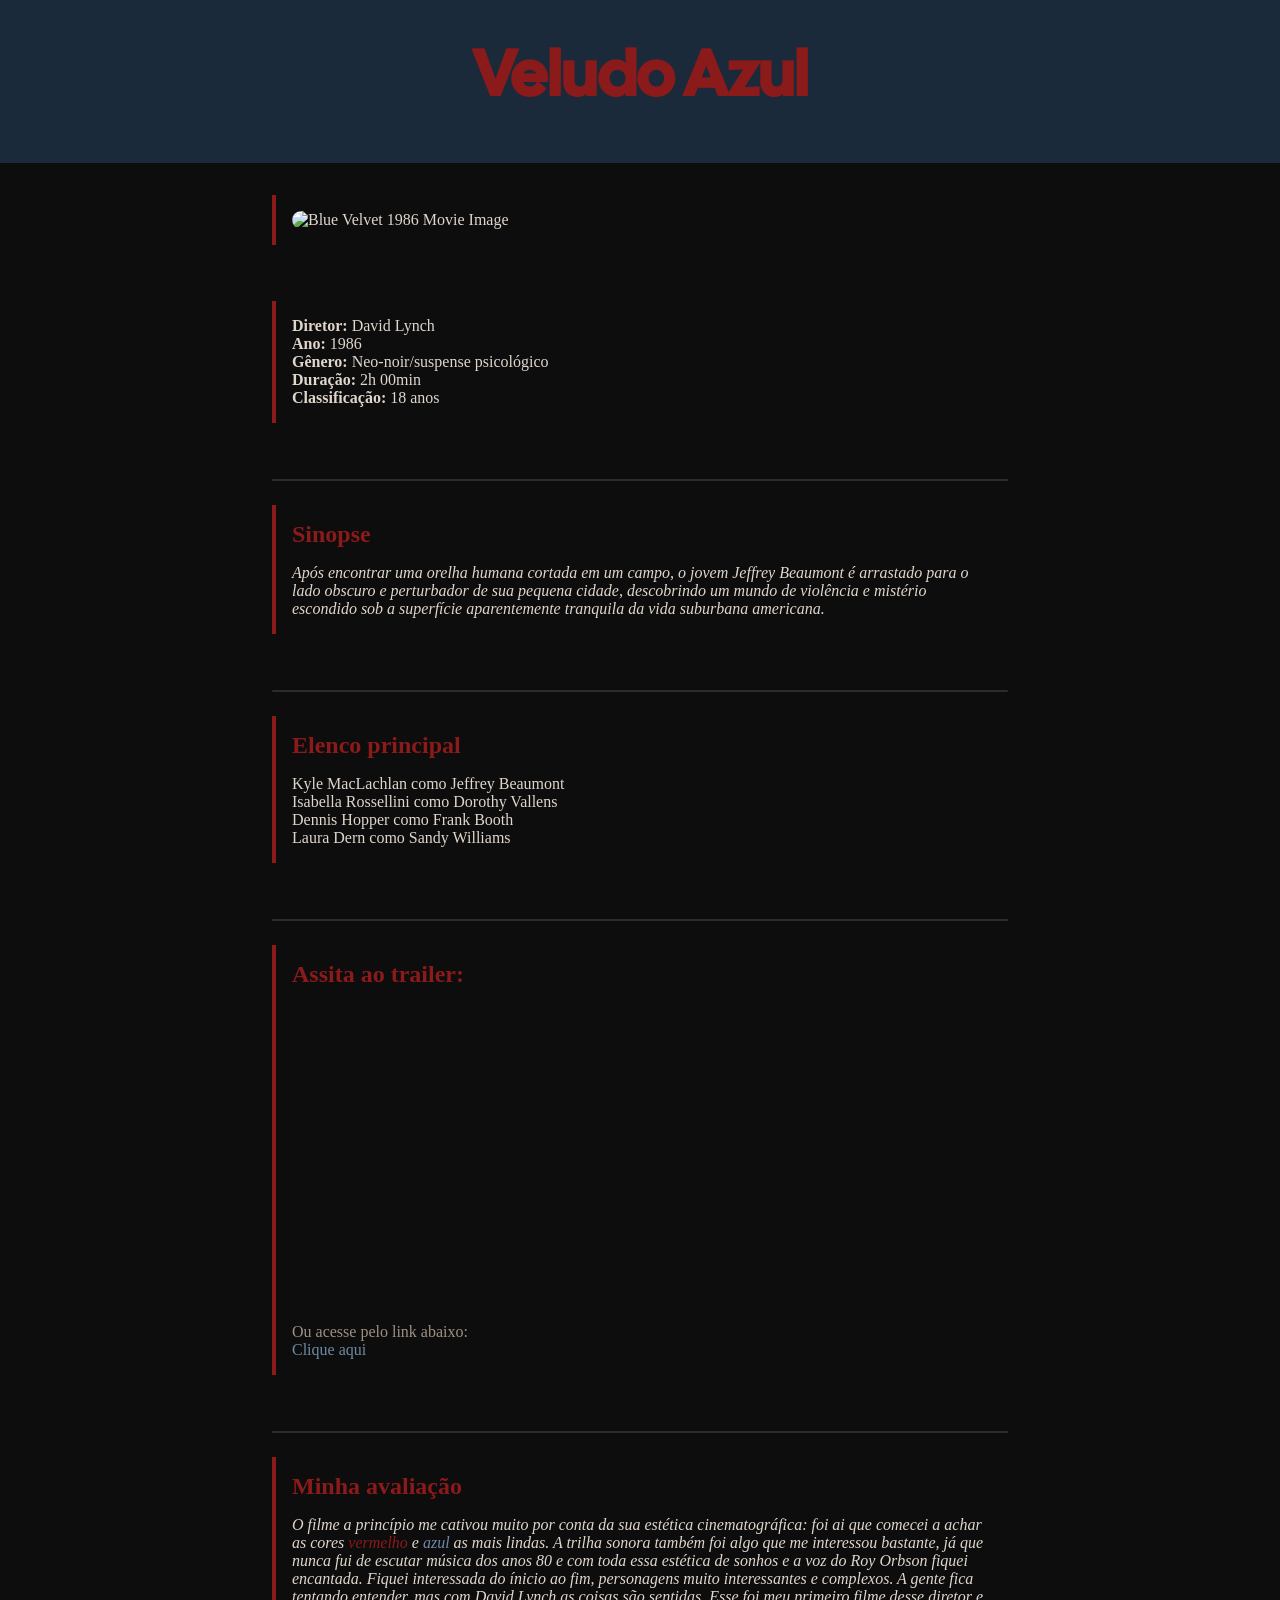
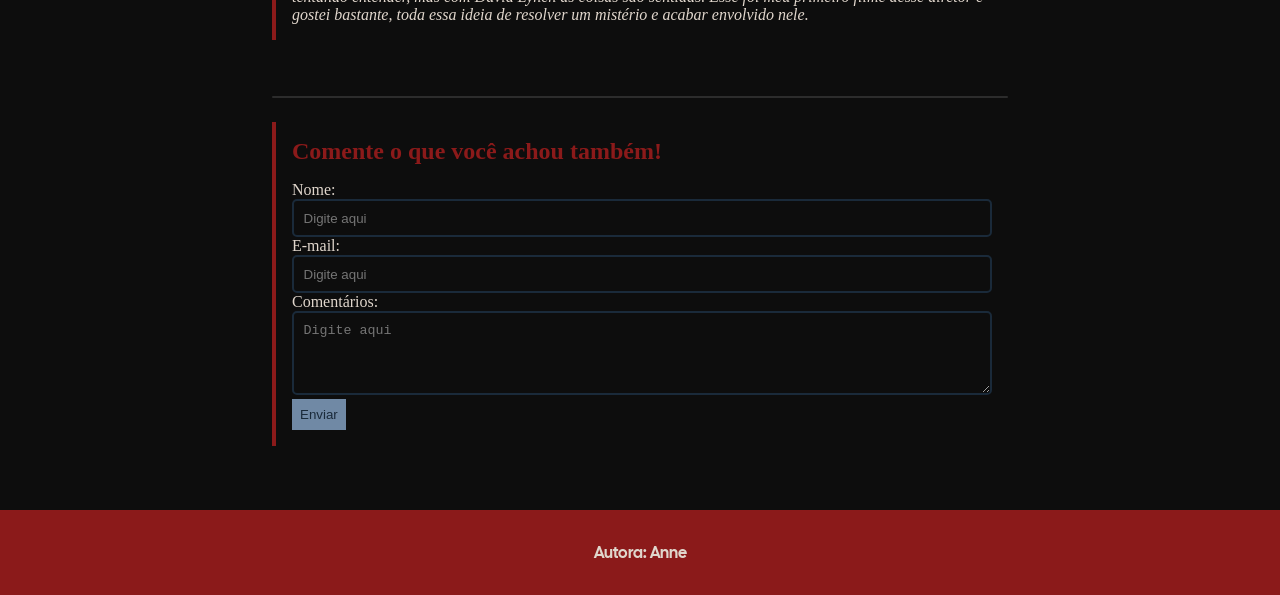
==== index.html @ a768993e "Add files via upload" ====
<!DOCTYPE html>
<html lang="pt-br">
<head>
    <meta charset="UTF-8">
    <meta name="viewport" content="width=device-width, initial-scale=1.0">
    <title>Veludo Azul</title>
    <meta name="description" content="Uma página sobre o filme Veludo Azul de David Lynch.">
    <link rel="stylesheet" href="style.css"> 
</head>
<body>
    <header>
        <h1>Veludo Azul</h1>
    </header>
    <main>
        <!--Imagem-->
        <section>
            <figure>
                <img src="https://tse1.mm.bing.net/th/id/OIP.GeprYn_0EHjmMUWSSvIJygHaEz?rs=1&pid=ImgDetMain&o=7&rm=3" alt="Blue Velvet 1986 Movie Image">
            </figure>
        </section>
        <!--Informações Rápidas-->
        <section>
            <p><strong>Diretor:</strong> David Lynch</p>
            <p><strong>Ano:</strong> 1986</p>
            <p><strong>Gênero:</strong> Neo-noir/suspense psicológico</p>
            <p><strong>Duração:</strong> 2h 00min</p>
            <p><strong>Classificação:</strong> 18 anos</p>
        </section><hr>
        <!--Sinopse-->
        <section>
            <h2>Sinopse</h2>
            <p><em>Após encontrar uma orelha humana cortada em um campo, o jovem Jeffrey Beaumont é arrastado para o lado obscuro e perturbador de sua pequena cidade, descobrindo um mundo de violência e mistério escondido sob a superfície aparentemente tranquila da vida suburbana americana.</em></p>
        </section><hr>
        <!--Elenco Principal-->
        <section>
            <h2>Elenco principal</h2>
            <p>Kyle MacLachlan como Jeffrey Beaumont</p>
            <p>Isabella Rossellini como Dorothy Vallens</p>
            <p>Dennis Hopper como Frank Booth</p>
            <p>Laura Dern como Sandy Williams</p>
        </section><hr>
        <!--Trailer-->
        <section>
            <h2>Assita ao trailer:</h2>
            <iframe src="https://www.youtube.com/embed/rAA6imfqMYQ" width="560" height="315"></iframe>
            <p class="a">Ou acesse pelo link abaixo:</p>
            <p><a href="https://www.youtube.com/watch?v=rAA6imfqMYQ" target="_blank">Clique aqui</a></p>
        </section><hr>
        <!--Avaliação Pessoal-->
        <section>
            <h2>Minha avaliação</h2>
            <p><em>O filme a princípio me cativou muito por conta da sua estética cinematográfica: foi ai que comecei a achar as cores <span class="vermelho">vermelho</span> e <span class="azul">azul</span> as mais lindas. A trilha sonora também foi algo que me interessou bastante, já que nunca fui de escutar música dos anos 80 e com toda essa estética de sonhos e a voz do Roy Orbson fiquei encantada. Fiquei interessada do ínicio ao fim, personagens muito interessantes e complexos. A gente fica tentando entender, mas com David Lynch as coisas são sentidas. Esse foi meu primeiro filme desse diretor e gostei bastante, toda essa ideia de resolver um mistério e acabar envolvido nele.</em></p>
        </section><hr>
        <!--Comentários-->
        <section class="comments">
            <h2>Comente o que você achou também!</h2>
            <form>
                <fieldset >
                    <label for="nome">Nome:</label>
                    <input type="text" name="name" id="name" placeholder="Digite aqui"><br>
                    <label for="email">E-mail:</label>
                    <input type="text" name="email" id="email" placeholder="Digite aqui"><br>
                    <label for="comentarios">Comentários:</label><br>
                    <textarea name="comentarios" id="comentarios" rows="4" cols="50" placeholder="Digite aqui"></textarea><br>
                    <button onclick="alert('Comentário enviado')">Enviar</button>
                </fieldset>
            </form>
        </section>
    </main>
    <footer>
        <p>Autora: Anne</p>
    </footer>
</body>
</html>
---- style.css ----
@import url('https://fonts.googleapis.com/css2?family=Cal+Sans&family=Imperial+Script&family=Josefin+Sans:ital,wght@0,100..700;1,100..700&family=Luxurious+Script&family=Yeseva+One&display=swap');
*{
    margin: 0;
    padding: 0;
    box-sizing: border-box;
}

main{
    padding: 2rem;
    display: flex;
    flex-direction: column;
    gap: 1.5rem;
    max-width: 800px;
    margin: 0 auto;
}

h1{
    padding-bottom: 1rem;
}

body{
    background-color: #0d0d0d; 
    margin: 0 auto;
    font-family: Georgia, 'Times New Roman', Times, serif;
    color: #e0d6cc;

}

header{
    text-align: center;
    font-family: "Cal Sans", sans-serif;
    font-weight: 400;
    font-style: normal;
    color: #8b1a1a;
    /* letter-spacing: 2px; */
    padding: 2rem;
    font-size: 2rem;
    background-color: #1a2a3a;
    
}

img{
    width: 100%;
    display: block;
    border: none;
    border-radius: 10px;
}

section{
    padding: 1rem;
    border-left: 4px solid #8b1a1a;
    margin-bottom: 2rem;
}

h2{
    color: #8b1a1a;
    padding-bottom: 1rem;
}

iframe{
    border: none;
}

a{
    color: #7089a5;
    text-decoration: none;
}

a:hover{
    color: #8b1a1a;
}

fieldset{
    border: none;
}

input[type="text"]{
    color: #e0d6cc;
    border: 2px solid #1a2a3a;
    width: 100%;
    padding: 0.6rem;
    border-radius: 5px;
    outline: none;
    background-color: #0d0d0d;
}

hr{
    border: none;
    border-top: 2px solid #2c2c2c;
    border-radius: 5px;

}

textarea{
    width: 100%;
    padding: 0.6rem;
    border-radius: 5px;
    outline: none;
    border: 2px solid #1a2a3a;
    background-color: #0d0d0d;
    color: #e0d6cc;
}

button{
    padding: 0.5rem;
    background-color: #7089a5;
    color: #1a2a3a;
    border: none;
    cursor: pointer;
}
button:hover{
    color: #0d0d0d;
    background-color: #8b1a1a;
}

.a{
    color: #a09080;
}

footer{
    background-color: #8b1a1a;
    color: #e0d6cc;
    padding: 2rem;
    text-align: center;
    font-family: "Cal Sans", sans-serif;;
}

.vermelho {
    color: #8b1a1a;
}

.azul{
    color: #7089a5;
}
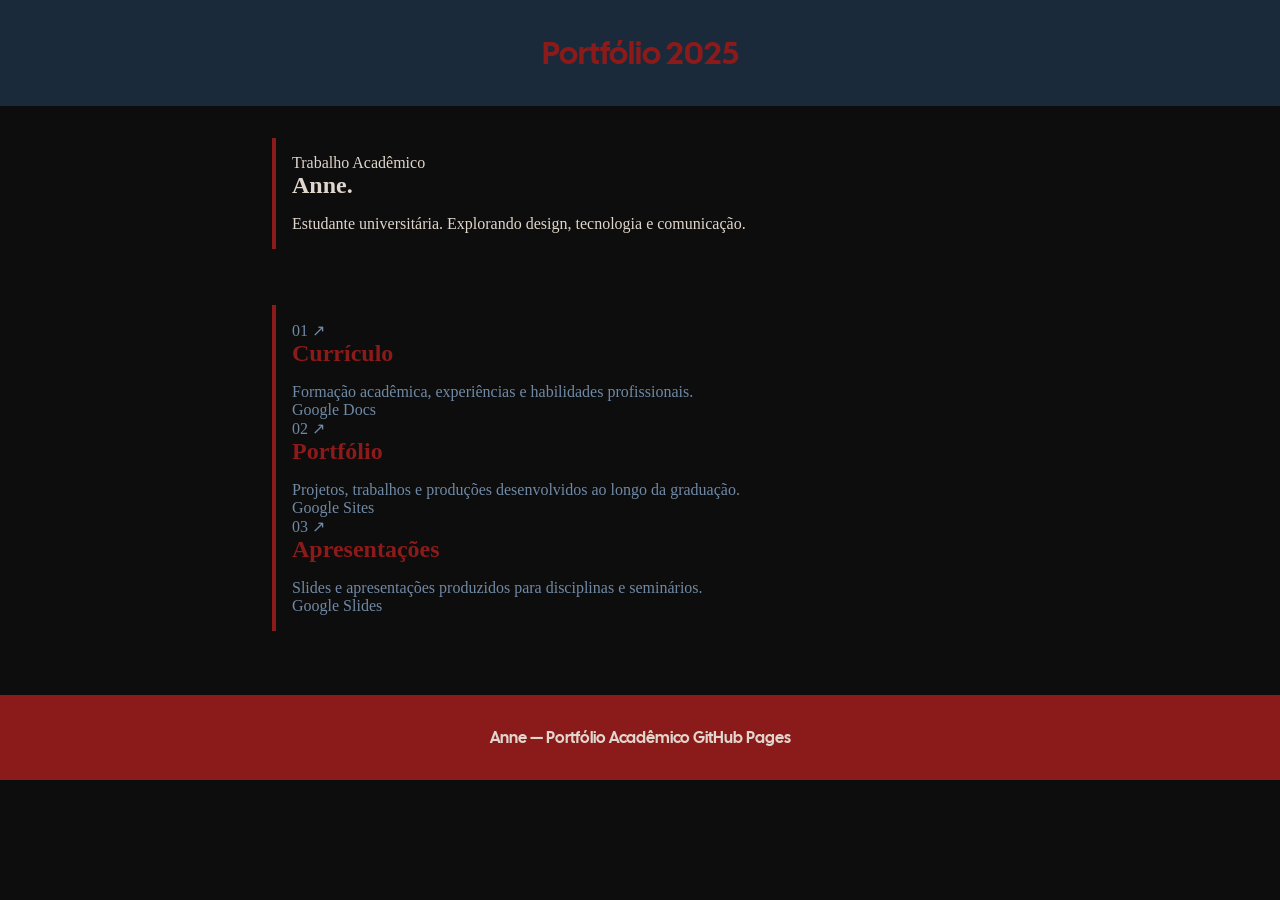
==== commit 4f2ccd85: "Add files via upload" ====
--- a/index.html
+++ b/index.html
@@ -1,74 +1,86 @@
-<!DOCTYPE html>
-<html lang="pt-br">
-<head>
-    <meta charset="UTF-8">
-    <meta name="viewport" content="width=device-width, initial-scale=1.0">
-    <title>Veludo Azul</title>
-    <meta name="description" content="Uma página sobre o filme Veludo Azul de David Lynch.">
-    <link rel="stylesheet" href="style.css"> 
-</head>
-<body>
-    <header>
-        <h1>Veludo Azul</h1>
-    </header>
-    <main>
-        <!--Imagem-->
-        <section>
-            <figure>
-                <img src="https://tse1.mm.bing.net/th/id/OIP.GeprYn_0EHjmMUWSSvIJygHaEz?rs=1&pid=ImgDetMain&o=7&rm=3" alt="Blue Velvet 1986 Movie Image">
-            </figure>
-        </section>
-        <!--Informações Rápidas-->
-        <section>
-            <p><strong>Diretor:</strong> David Lynch</p>
-            <p><strong>Ano:</strong> 1986</p>
-            <p><strong>Gênero:</strong> Neo-noir/suspense psicológico</p>
-            <p><strong>Duração:</strong> 2h 00min</p>
-            <p><strong>Classificação:</strong> 18 anos</p>
-        </section><hr>
-        <!--Sinopse-->
-        <section>
-            <h2>Sinopse</h2>
-            <p><em>Após encontrar uma orelha humana cortada em um campo, o jovem Jeffrey Beaumont é arrastado para o lado obscuro e perturbador de sua pequena cidade, descobrindo um mundo de violência e mistério escondido sob a superfície aparentemente tranquila da vida suburbana americana.</em></p>
-        </section><hr>
-        <!--Elenco Principal-->
-        <section>
-            <h2>Elenco principal</h2>
-            <p>Kyle MacLachlan como Jeffrey Beaumont</p>
-            <p>Isabella Rossellini como Dorothy Vallens</p>
-            <p>Dennis Hopper como Frank Booth</p>
-            <p>Laura Dern como Sandy Williams</p>
-        </section><hr>
-        <!--Trailer-->
-        <section>
-            <h2>Assita ao trailer:</h2>
-            <iframe src="https://www.youtube.com/embed/rAA6imfqMYQ" width="560" height="315"></iframe>
-            <p class="a">Ou acesse pelo link abaixo:</p>
-            <p><a href="https://www.youtube.com/watch?v=rAA6imfqMYQ" target="_blank">Clique aqui</a></p>
-        </section><hr>
-        <!--Avaliação Pessoal-->
-        <section>
-            <h2>Minha avaliação</h2>
-            <p><em>O filme a princípio me cativou muito por conta da sua estética cinematográfica: foi ai que comecei a achar as cores <span class="vermelho">vermelho</span> e <span class="azul">azul</span> as mais lindas. A trilha sonora também foi algo que me interessou bastante, já que nunca fui de escutar música dos anos 80 e com toda essa estética de sonhos e a voz do Roy Orbson fiquei encantada. Fiquei interessada do ínicio ao fim, personagens muito interessantes e complexos. A gente fica tentando entender, mas com David Lynch as coisas são sentidas. Esse foi meu primeiro filme desse diretor e gostei bastante, toda essa ideia de resolver um mistério e acabar envolvido nele.</em></p>
-        </section><hr>
-        <!--Comentários-->
-        <section class="comments">
-            <h2>Comente o que você achou também!</h2>
-            <form>
-                <fieldset >
-                    <label for="nome">Nome:</label>
-                    <input type="text" name="name" id="name" placeholder="Digite aqui"><br>
-                    <label for="email">E-mail:</label>
-                    <input type="text" name="email" id="email" placeholder="Digite aqui"><br>
-                    <label for="comentarios">Comentários:</label><br>
-                    <textarea name="comentarios" id="comentarios" rows="4" cols="50" placeholder="Digite aqui"></textarea><br>
-                    <button onclick="alert('Comentário enviado')">Enviar</button>
-                </fieldset>
-            </form>
-        </section>
-    </main>
-    <footer>
-        <p>Autora: Anne</p>
-    </footer>
-</body>
-</html>+<!DOCTYPE html>
+<html lang="pt-BR">
+<head>
+  <meta charset="UTF-8" />
+  <meta name="viewport" content="width=device-width, initial-scale=1.0" />
+  <title>Anne — Portfólio Acadêmico</title>
+  <link rel="stylesheet" href="style.css" />
+  <link rel="preconnect" href="https://fonts.googleapis.com" />
+  <link rel="preconnect" href="https://fonts.gstatic.com" crossorigin />
+  <link href="https://fonts.googleapis.com/css2?family=DM+Serif+Display:ital@0;1&family=DM+Sans:wght@300;400;500&display=swap" rel="stylesheet" />
+</head>
+<body>
+
+  <div class="noise"></div>
+
+  <header>
+    <div class="header-line"></div>
+    <nav>
+      <span class="nav-label">Portfólio</span>
+      <span class="nav-year">2025</span>
+    </nav>
+  </header>
+
+  <main>
+    <section class="hero">
+      <p class="hero-sub">Trabalho Acadêmico</p>
+      <h1 class="hero-title">Anne<span class="italic">.</span></h1>
+      <p class="hero-desc">
+        Estudante universitária. Explorando design, tecnologia e comunicação.
+      </p>
+    </section>
+
+    <section class="cards">
+
+      <a href="https://docs.google.com/document/d/1nOIeYgte0h-Hmwpap7UnE7oEMToq505pOp7LRnJYfj4/edit?usp=sharing"
+         target="_blank" rel="noopener" class="card" data-index="01">
+        <div class="card-top">
+          <span class="card-number">01</span>
+          <span class="card-arrow">↗</span>
+        </div>
+        <div class="card-body">
+          <h2>Currículo</h2>
+          <p>Formação acadêmica, experiências e habilidades profissionais.</p>
+        </div>
+        <div class="card-tag">Google Docs</div>
+      </a>
+
+      <a href="https://sites.google.com/view/portifliodeanne/in%C3%ADcio"
+         target="_blank" rel="noopener" class="card card--accent" data-index="02">
+        <div class="card-top">
+          <span class="card-number">02</span>
+          <span class="card-arrow">↗</span>
+        </div>
+        <div class="card-body">
+          <h2>Portfólio</h2>
+          <p>Projetos, trabalhos e produções desenvolvidos ao longo da graduação.</p>
+        </div>
+        <div class="card-tag">Google Sites</div>
+      </a>
+
+      <a href="https://docs.google.com/presentation/d/12kIoCszHwKB5OZtFZC0VOBTq-nsE5EKAWeilCfMgPgo/edit?usp=sharing"
+         target="_blank" rel="noopener" class="card" data-index="03">
+        <div class="card-top">
+          <span class="card-number">03</span>
+          <span class="card-arrow">↗</span>
+        </div>
+        <div class="card-body">
+          <h2>Apresentações</h2>
+          <p>Slides e apresentações produzidos para disciplinas e seminários.</p>
+        </div>
+        <div class="card-tag">Google Slides</div>
+      </a>
+
+    </section>
+  </main>
+
+  <footer>
+    <div class="footer-line"></div>
+    <div class="footer-content">
+      <span>Anne — Portfólio Acadêmico</span>
+      <span>GitHub Pages</span>
+    </div>
+  </footer>
+
+</body>
+</html>
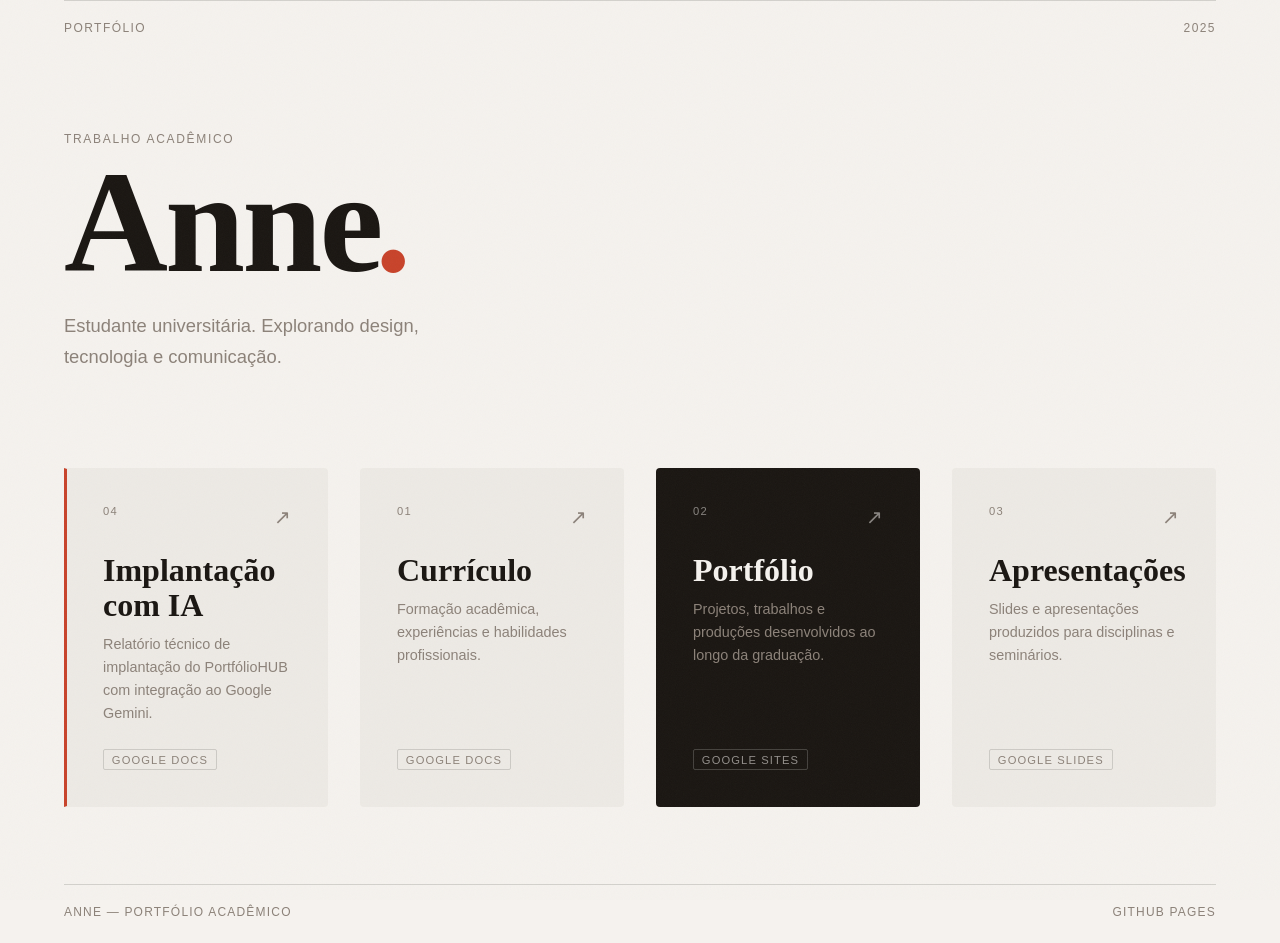
==== commit 5fb5b733: "Add new card for 'Implantação com IA' project Added a new card for the 'Implantação com IA' project " ====
--- a/index.html
+++ b/index.html
@@ -31,7 +31,18 @@
     </section>
 
     <section class="cards">
-
+      <a href="https://docs.google.com/document/d/1Kal-LzaAKa-S7jyJVvQgsS77nOZ-u2Gz5mUcZZUxvAM/edit"
+   target="_blank" rel="noopener" class="card card--new" data-index="04">
+  <div class="card-top">
+    <span class="card-number">04</span>
+    <span class="card-arrow">↗</span>
+  </div>
+  <div class="card-body">
+    <h2>Implantação com IA</h2>
+    <p>Relatório técnico de implantação do PortfólioHUB com integração ao Google Gemini.</p>
+  </div>
+  <div class="card-tag">Google Docs</div>
+      </a>
       <a href="https://docs.google.com/document/d/1nOIeYgte0h-Hmwpap7UnE7oEMToq505pOp7LRnJYfj4/edit?usp=sharing"
          target="_blank" rel="noopener" class="card" data-index="01">
         <div class="card-top">
--- a/style.css
+++ b/style.css
@@ -1,135 +1,274 @@
-@import url('https://fonts.googleapis.com/css2?family=Cal+Sans&family=Imperial+Script&family=Josefin+Sans:ital,wght@0,100..700;1,100..700&family=Luxurious+Script&family=Yeseva+One&display=swap');
-*{
-    margin: 0;
-    padding: 0;
-    box-sizing: border-box;
-}
-
-main{
-    padding: 2rem;
-    display: flex;
-    flex-direction: column;
-    gap: 1.5rem;
-    max-width: 800px;
-    margin: 0 auto;
-}
-
-h1{
-    padding-bottom: 1rem;
-}
-
-body{
-    background-color: #0d0d0d; 
-    margin: 0 auto;
-    font-family: Georgia, 'Times New Roman', Times, serif;
-    color: #e0d6cc;
-
-}
-
-header{
-    text-align: center;
-    font-family: "Cal Sans", sans-serif;
-    font-weight: 400;
-    font-style: normal;
-    color: #8b1a1a;
-    /* letter-spacing: 2px; */
-    padding: 2rem;
-    font-size: 2rem;
-    background-color: #1a2a3a;
-    
-}
-
-img{
-    width: 100%;
-    display: block;
-    border: none;
-    border-radius: 10px;
-}
-
-section{
-    padding: 1rem;
-    border-left: 4px solid #8b1a1a;
-    margin-bottom: 2rem;
-}
-
-h2{
-    color: #8b1a1a;
-    padding-bottom: 1rem;
-}
-
-iframe{
-    border: none;
-}
-
-a{
-    color: #7089a5;
-    text-decoration: none;
-}
-
-a:hover{
-    color: #8b1a1a;
-}
-
-fieldset{
-    border: none;
-}
-
-input[type="text"]{
-    color: #e0d6cc;
-    border: 2px solid #1a2a3a;
-    width: 100%;
-    padding: 0.6rem;
-    border-radius: 5px;
-    outline: none;
-    background-color: #0d0d0d;
-}
-
-hr{
-    border: none;
-    border-top: 2px solid #2c2c2c;
-    border-radius: 5px;
-
-}
-
-textarea{
-    width: 100%;
-    padding: 0.6rem;
-    border-radius: 5px;
-    outline: none;
-    border: 2px solid #1a2a3a;
-    background-color: #0d0d0d;
-    color: #e0d6cc;
-}
-
-button{
-    padding: 0.5rem;
-    background-color: #7089a5;
-    color: #1a2a3a;
-    border: none;
-    cursor: pointer;
-}
-button:hover{
-    color: #0d0d0d;
-    background-color: #8b1a1a;
-}
-
-.a{
-    color: #a09080;
-}
-
-footer{
-    background-color: #8b1a1a;
-    color: #e0d6cc;
-    padding: 2rem;
-    text-align: center;
-    font-family: "Cal Sans", sans-serif;;
-}
-
-.vermelho {
-    color: #8b1a1a;
-}
-
-.azul{
-    color: #7089a5;
-}
-
+/* ── Variables ───────────────────────────────────────────── */
+:root {
+  --bg:      #F5F2EE;
+  --ink:     #1A1612;
+  --mid:     #8C8279;
+  --accent:  #C8432A;
+  --card-bg: #EDEAE5;
+  --card-acc:#1A1612;
+  --border:  rgba(26, 22, 18, 0.15);
+
+  --font-display: 'DM Serif Display', Georgia, serif;
+  --font-body:    'DM Sans', sans-serif;
+
+  --radius: 4px;
+  --gap: clamp(1rem, 3vw, 2rem);
+}
+
+/* ── Reset ───────────────────────────────────────────────── */
+*, *::before, *::after { box-sizing: border-box; margin: 0; padding: 0; }
+
+html { font-size: 16px; scroll-behavior: smooth; }
+
+body {
+  background: var(--bg);
+  color: var(--ink);
+  font-family: var(--font-body);
+  font-weight: 300;
+  min-height: 100vh;
+  display: flex;
+  flex-direction: column;
+  overflow-x: hidden;
+}
+
+a { text-decoration: none; color: inherit; }
+
+/* ── Noise overlay ───────────────────────────────────────── */
+.noise {
+  position: fixed;
+  inset: 0;
+  pointer-events: none;
+  z-index: 100;
+  opacity: 0.035;
+  background-image: url("data:image/svg+xml,%3Csvg viewBox='0 0 256 256' xmlns='http://www.w3.org/2000/svg'%3E%3Cfilter id='n'%3E%3CfeTurbulence type='fractalNoise' baseFrequency='0.9' numOctaves='4' stitchTiles='stitch'/%3E%3C/filter%3E%3Crect width='100%25' height='100%25' filter='url(%23n)'/%3E%3C/svg%3E");
+  background-size: 200px;
+}
+
+/* ── Header ──────────────────────────────────────────────── */
+header {
+  padding: 0 clamp(1.5rem, 5vw, 4rem);
+  animation: fadeDown 0.6s ease both;
+}
+
+.header-line {
+  height: 1px;
+  background: var(--border);
+  margin-bottom: 1.25rem;
+}
+
+nav {
+  display: flex;
+  justify-content: space-between;
+  align-items: center;
+  padding-bottom: 1.25rem;
+  font-size: 0.75rem;
+  letter-spacing: 0.12em;
+  text-transform: uppercase;
+  color: var(--mid);
+}
+
+/* ── Main ────────────────────────────────────────────────── */
+main {
+  flex: 1;
+  padding: clamp(2rem, 6vw, 5rem) clamp(1.5rem, 5vw, 4rem);
+  display: flex;
+  flex-direction: column;
+  gap: clamp(3rem, 8vw, 6rem);
+}
+
+/* ── Hero ────────────────────────────────────────────────── */
+.hero {
+  max-width: 700px;
+  animation: fadeUp 0.7s 0.1s ease both;
+}
+
+.hero-sub {
+  font-size: 0.75rem;
+  letter-spacing: 0.14em;
+  text-transform: uppercase;
+  color: var(--mid);
+  margin-bottom: 0.75rem;
+}
+
+.hero-title {
+  font-family: var(--font-display);
+  font-size: clamp(4rem, 12vw, 9rem);
+  line-height: 0.9;
+  letter-spacing: -0.02em;
+  margin-bottom: 1.5rem;
+}
+
+.italic {
+  font-style: italic;
+  color: var(--accent);
+}
+
+.hero-desc {
+  font-size: clamp(1rem, 2vw, 1.15rem);
+  color: var(--mid);
+  line-height: 1.65;
+  max-width: 420px;
+}
+
+/* ── Cards ───────────────────────────────────────────────── */
+.cards {
+  display: grid;
+  grid-template-columns: repeat(auto-fit, minmax(260px, 1fr));
+  gap: var(--gap);
+}
+
+.card {
+  background: var(--card-bg);
+  border-radius: var(--radius);
+  padding: clamp(1.5rem, 3vw, 2.25rem);
+  display: flex;
+  flex-direction: column;
+  gap: 1.5rem;
+  cursor: pointer;
+  transition: transform 0.25s ease, box-shadow 0.25s ease;
+  animation: fadeUp 0.7s ease both;
+  border: 1px solid transparent;
+}
+
+.card:nth-child(1) { animation-delay: 0.2s; }
+.card:nth-child(2) { animation-delay: 0.32s; }
+.card:nth-child(3) { animation-delay: 0.44s; }
+
+.card:hover {
+  transform: translateY(-4px);
+  box-shadow: 0 12px 40px rgba(26, 22, 18, 0.1);
+  border-color: var(--border);
+}
+
+/* Accent card */
+.card--accent {
+  background: var(--card-acc);
+  color: var(--bg);
+}
+
+.card--accent .card-number,
+.card--accent .card-arrow,
+.card--accent p {
+  color: rgba(245, 242, 238, 0.5);
+}
+
+.card--accent h2 {
+  color: var(--bg);
+}
+
+.card--accent .card-tag {
+  border-color: rgba(245, 242, 238, 0.2);
+  color: rgba(245, 242, 238, 0.55);
+}
+
+.card--accent:hover {
+  border-color: transparent;
+  box-shadow: 0 12px 40px rgba(26, 22, 18, 0.3);
+}
+
+/* Card internals */
+.card-top {
+  display: flex;
+  justify-content: space-between;
+  align-items: flex-start;
+}
+
+.card-number {
+  font-size: 0.7rem;
+  letter-spacing: 0.12em;
+  color: var(--mid);
+}
+
+.card-arrow {
+  font-size: 1.25rem;
+  color: var(--mid);
+  transition: transform 0.2s ease, color 0.2s ease;
+}
+
+.card:hover .card-arrow {
+  transform: translate(3px, -3px);
+  color: var(--accent);
+}
+
+.card--accent:hover .card-arrow {
+  color: var(--bg);
+}
+
+.card-body h2 {
+  font-family: var(--font-display);
+  font-size: clamp(1.5rem, 3vw, 2rem);
+  line-height: 1.1;
+  margin-bottom: 0.6rem;
+}
+
+.card-body p {
+  font-size: 0.9rem;
+  color: var(--mid);
+  line-height: 1.6;
+}
+
+.card-tag {
+  font-size: 0.7rem;
+  letter-spacing: 0.1em;
+  text-transform: uppercase;
+  color: var(--mid);
+  border: 1px solid var(--border);
+  border-radius: 2px;
+  padding: 0.3em 0.7em;
+  align-self: flex-start;
+  margin-top: auto;
+}
+
+/* ── Footer ──────────────────────────────────────────────── */
+footer {
+  padding: 0 clamp(1.5rem, 5vw, 4rem);
+  animation: fadeUp 0.6s 0.5s ease both;
+}
+
+.footer-line {
+  height: 1px;
+  background: var(--border);
+  margin-bottom: 1.25rem;
+}
+
+.footer-content {
+  display: flex;
+  justify-content: space-between;
+  padding-bottom: 1.5rem;
+  font-size: 0.75rem;
+  letter-spacing: 0.1em;
+  text-transform: uppercase;
+  color: var(--mid);
+}
+
+/* ── Animations ──────────────────────────────────────────── */
+@keyframes fadeUp {
+  from { opacity: 0; transform: translateY(18px); }
+  to   { opacity: 1; transform: translateY(0); }
+}
+
+@keyframes fadeDown {
+  from { opacity: 0; transform: translateY(-10px); }
+  to   { opacity: 1; transform: translateY(0); }
+}
+.card--new {
+  border-left: 3px solid var(--accent);
+  border-radius: 0 var(--radius) var(--radius) 0;
+}
+
+.card:nth-child(4) { animation-delay: 0.56s; }
+/* ── Responsive ──────────────────────────────────────────── */
+@media (max-width: 520px) {
+  .cards {
+    grid-template-columns: 1fr;
+  }
+
+  .hero-title {
+    font-size: clamp(3.5rem, 20vw, 5rem);
+  }
+
+  .footer-content {
+    flex-direction: column;
+    gap: 0.4rem;
+  }
+}
